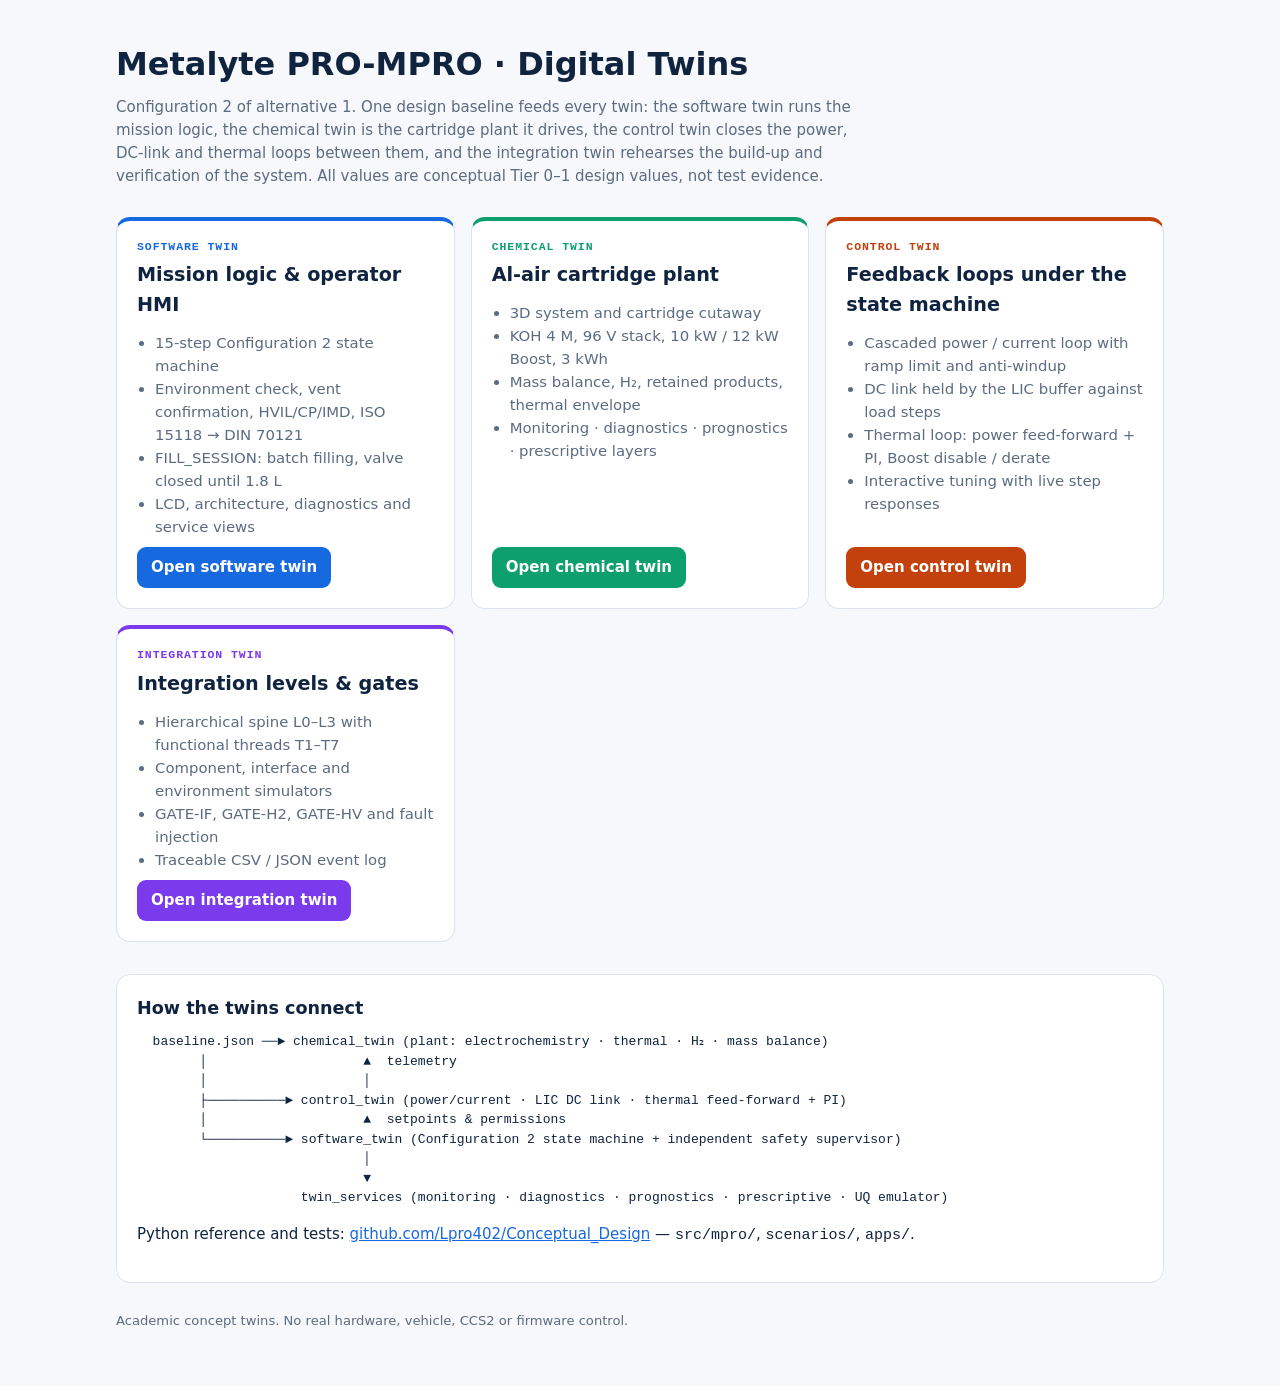
==== docs/hub.html @ e307692d "feat: unify Configuration 2 digital twins Restructure the repository around the final configuration " ====
<!doctype html>
<html lang="en" dir="ltr">
<head>
  <meta charset="utf-8">
  <meta name="viewport" content="width=device-width, initial-scale=1">
  <title>MPRO Digital Twins</title>
  <meta name="description" content="Entry point to the Metalyte PRO-MPRO Configuration 2 digital twins: software, chemical and integration.">
  <style>
    :root { --bg:#f6f8fb; --card:#ffffff; --ink:#10233f; --muted:#5b6b80; --line:#dbe3ee; --accent:#1769e0; --chem:#0e9f6e; --int:#7c3aed; --ctl:#c2410c; }
    @media (prefers-color-scheme: dark) {
      :root:not([data-theme="light"]) { --bg:#0b1620; --card:#12212e; --ink:#e6eef6; --muted:#9eb2bf; --line:#20394a; --accent:#5aa2ff; --chem:#4ade80; --int:#c084fc; --ctl:#fb923c; }
    }
    :root[data-theme="dark"] { --bg:#0b1620; --card:#12212e; --ink:#e6eef6; --muted:#9eb2bf; --line:#20394a; --accent:#5aa2ff; --chem:#4ade80; --int:#c084fc; --ctl:#fb923c; }
    * { box-sizing: border-box; }
    body { margin:0; background:var(--bg); color:var(--ink); font:15px/1.55 "Segoe UI", system-ui, sans-serif; }
    main { max-width:1080px; margin:0 auto; padding:40px 16px 56px; }
    h1 { font-size:2rem; margin:0 0 6px; }
    .lead { color:var(--muted); max-width:760px; margin:0 0 28px; }
    .grid { display:grid; grid-template-columns:repeat(auto-fit, minmax(290px, 1fr)); gap:16px; }
    .card { background:var(--card); border:1px solid var(--line); border-top:4px solid var(--c); border-radius:14px; padding:20px; display:flex; flex-direction:column; gap:8px; }
    .card h2 { margin:0; font-size:1.2rem; }
    .card p, .card li { color:var(--muted); margin:0; font-size:.93rem; }
    .card ul { margin:4px 0 0; padding-left:18px; }
    .card a.go { margin-top:auto; align-self:flex-start; color:#fff; background:var(--c); text-decoration:none; font-weight:700; padding:9px 14px; border-radius:9px; }
    .tag { font:700 .72rem/1 ui-monospace, monospace; letter-spacing:.08em; color:var(--c); }
    section.flow { margin-top:32px; background:var(--card); border:1px solid var(--line); border-radius:14px; padding:20px; }
    section.flow h2 { margin:0 0 10px; font-size:1.1rem; }
    pre { margin:0; overflow-x:auto; font:13px/1.5 ui-monospace, monospace; color:var(--ink); }
    footer { margin-top:28px; color:var(--muted); font-size:.82rem; }
    a { color:var(--accent); }
  </style>
</head>
<body>
<main>
  <h1>Metalyte PRO-MPRO · Digital Twins</h1>
  <p class="lead">Configuration 2 of alternative 1. One design baseline feeds every twin: the software twin runs the mission logic, the chemical twin is the cartridge plant it drives, the control twin closes the power, DC-link and thermal loops between them, and the integration twin rehearses the build-up and verification of the system. All values are conceptual Tier 0–1 design values, not test evidence.</p>

  <div class="grid">
    <article class="card" style="--c:var(--accent)">
      <span class="tag">SOFTWARE TWIN</span>
      <h2>Mission logic & operator HMI</h2>
      <ul>
        <li>15-step Configuration 2 state machine</li>
        <li>Environment check, vent confirmation, HVIL/CP/IMD, ISO 15118 → DIN 70121</li>
        <li>FILL_SESSION: batch filling, valve closed until 1.8 L</li>
        <li>LCD, architecture, diagnostics and service views</li>
      </ul>
      <a class="go" href="./">Open software twin</a>
    </article>
    <article class="card" style="--c:var(--chem)">
      <span class="tag">CHEMICAL TWIN</span>
      <h2>Al-air cartridge plant</h2>
      <ul>
        <li>3D system and cartridge cutaway</li>
        <li>KOH 4 M, 96 V stack, 10 kW / 12 kW Boost, 3 kWh</li>
        <li>Mass balance, H₂, retained products, thermal envelope</li>
        <li>Monitoring · diagnostics · prognostics · prescriptive layers</li>
      </ul>
      <a class="go" href="chemical-twin/">Open chemical twin</a>
    </article>
    <article class="card" style="--c:var(--ctl)">
      <span class="tag">CONTROL TWIN</span>
      <h2>Feedback loops under the state machine</h2>
      <ul>
        <li>Cascaded power / current loop with ramp limit and anti-windup</li>
        <li>DC link held by the LIC buffer against load steps</li>
        <li>Thermal loop: power feed-forward + PI, Boost disable / derate</li>
        <li>Interactive tuning with live step responses</li>
      </ul>
      <a class="go" href="control-twin/">Open control twin</a>
    </article>
    <article class="card" style="--c:var(--int)">
      <span class="tag">INTEGRATION TWIN</span>
      <h2>Integration levels & gates</h2>
      <ul>
        <li>Hierarchical spine L0–L3 with functional threads T1–T7</li>
        <li>Component, interface and environment simulators</li>
        <li>GATE-IF, GATE-H2, GATE-HV and fault injection</li>
        <li>Traceable CSV / JSON event log</li>
      </ul>
      <a class="go" href="integration-twin/">Open integration twin</a>
    </article>
  </div>

  <section class="flow">
    <h2>How the twins connect</h2>
<pre>
  baseline.json ──► chemical_twin (plant: electrochemistry · thermal · H₂ · mass balance)
        │                    ▲  telemetry
        │                    │
        ├──────────► control_twin (power/current · LIC DC link · thermal feed-forward + PI)
        │                    ▲  setpoints & permissions
        └──────────► software_twin (Configuration 2 state machine + independent safety supervisor)
                             │
                             ▼
                     twin_services (monitoring · diagnostics · prognostics · prescriptive · UQ emulator)
</pre>
    <p>Python reference and tests: <a href="https://github.com/Lpro402/Conceptual_Design">github.com/Lpro402/Conceptual_Design</a> — <code>src/mpro/</code>, <code>scenarios/</code>, <code>apps/</code>.</p>
  </section>

  <footer>Academic concept twins. No real hardware, vehicle, CCS2 or firmware control.</footer>
</main>
</body>
</html>
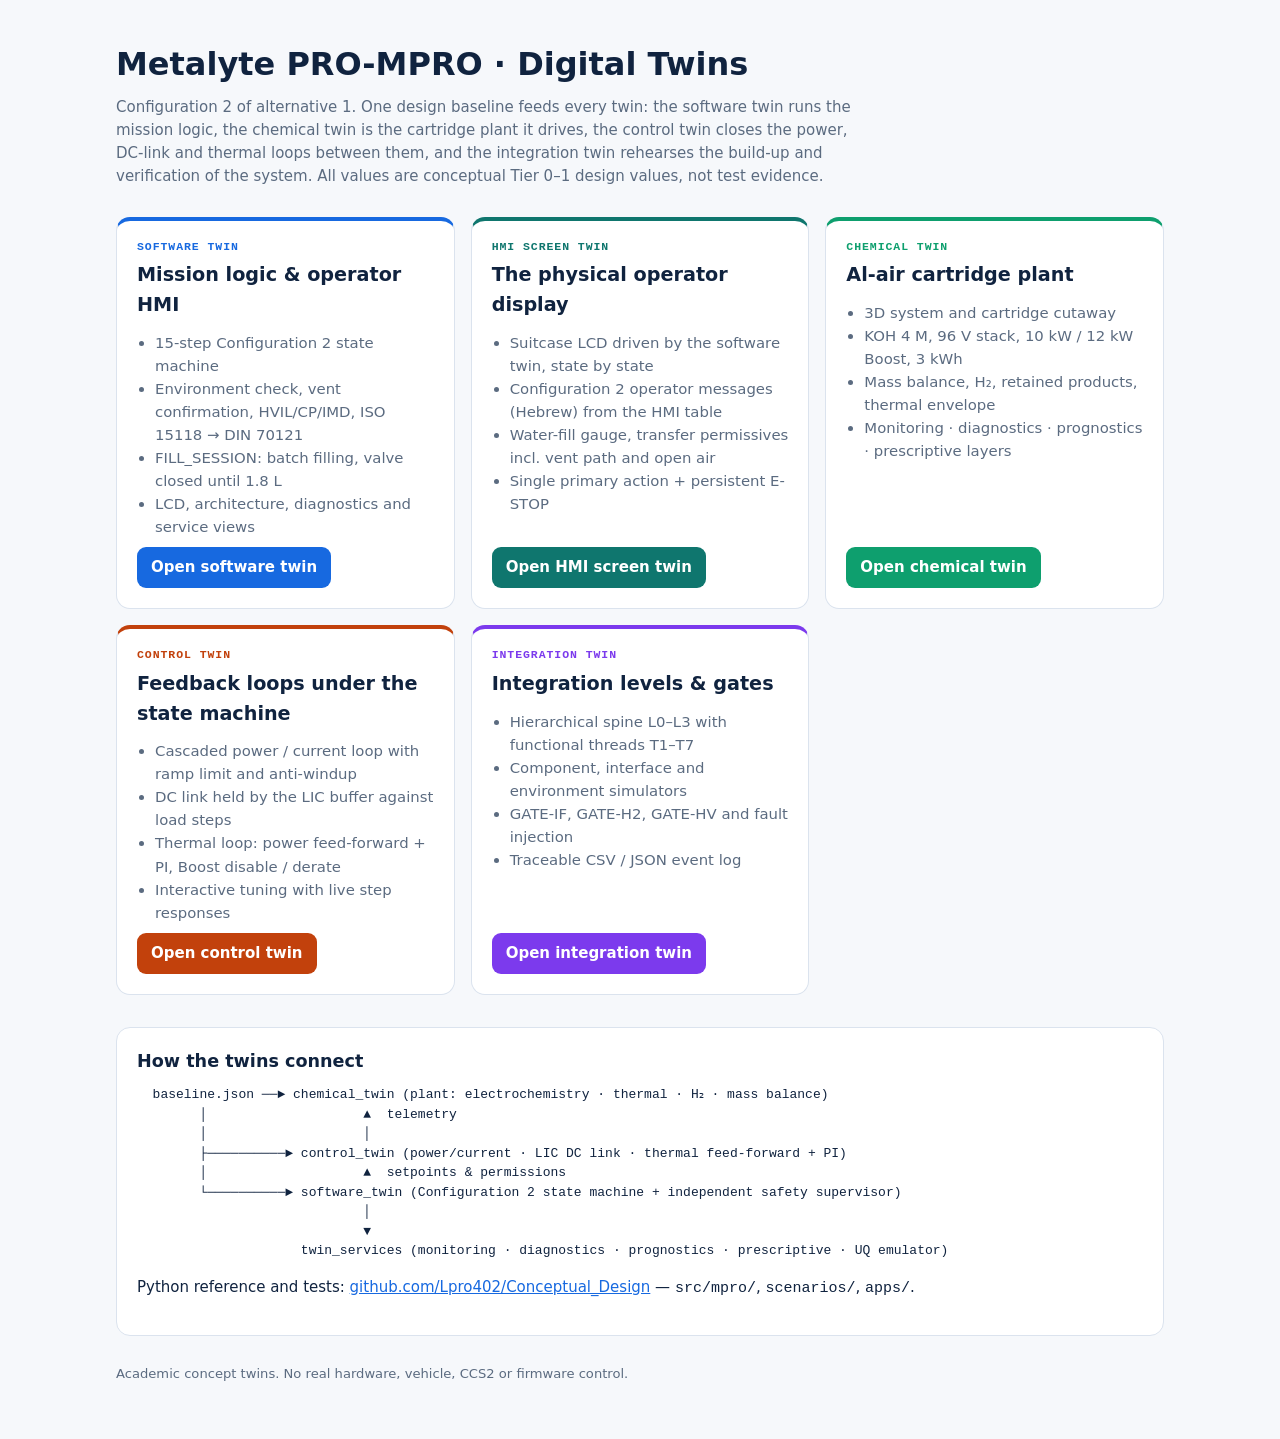
==== commit 8a299be3: "feat: add Configuration 2 HMI screen twin Show the HMI-table operator messages (Hebrew) on the suitc" ====
--- a/docs/hub.html
+++ b/docs/hub.html
@@ -6,11 +6,11 @@
   <title>MPRO Digital Twins</title>
   <meta name="description" content="Entry point to the Metalyte PRO-MPRO Configuration 2 digital twins: software, chemical and integration.">
   <style>
-    :root { --bg:#f6f8fb; --card:#ffffff; --ink:#10233f; --muted:#5b6b80; --line:#dbe3ee; --accent:#1769e0; --chem:#0e9f6e; --int:#7c3aed; --ctl:#c2410c; }
+    :root { --bg:#f6f8fb; --card:#ffffff; --ink:#10233f; --muted:#5b6b80; --line:#dbe3ee; --accent:#1769e0; --chem:#0e9f6e; --int:#7c3aed; --ctl:#c2410c; --hmi:#0f766e; }
     @media (prefers-color-scheme: dark) {
-      :root:not([data-theme="light"]) { --bg:#0b1620; --card:#12212e; --ink:#e6eef6; --muted:#9eb2bf; --line:#20394a; --accent:#5aa2ff; --chem:#4ade80; --int:#c084fc; --ctl:#fb923c; }
+      :root:not([data-theme="light"]) { --bg:#0b1620; --card:#12212e; --ink:#e6eef6; --muted:#9eb2bf; --line:#20394a; --accent:#5aa2ff; --chem:#4ade80; --int:#c084fc; --ctl:#fb923c; --hmi:#2dd4bf; }
     }
-    :root[data-theme="dark"] { --bg:#0b1620; --card:#12212e; --ink:#e6eef6; --muted:#9eb2bf; --line:#20394a; --accent:#5aa2ff; --chem:#4ade80; --int:#c084fc; --ctl:#fb923c; }
+    :root[data-theme="dark"] { --bg:#0b1620; --card:#12212e; --ink:#e6eef6; --muted:#9eb2bf; --line:#20394a; --accent:#5aa2ff; --chem:#4ade80; --int:#c084fc; --ctl:#fb923c; --hmi:#2dd4bf; }
     * { box-sizing: border-box; }
     body { margin:0; background:var(--bg); color:var(--ink); font:15px/1.55 "Segoe UI", system-ui, sans-serif; }
     main { max-width:1080px; margin:0 auto; padding:40px 16px 56px; }
@@ -46,6 +46,17 @@
         <li>LCD, architecture, diagnostics and service views</li>
       </ul>
       <a class="go" href="./">Open software twin</a>
+    </article>
+    <article class="card" style="--c:var(--hmi)">
+      <span class="tag">HMI SCREEN TWIN</span>
+      <h2>The physical operator display</h2>
+      <ul>
+        <li>Suitcase LCD driven by the software twin, state by state</li>
+        <li>Configuration 2 operator messages (Hebrew) from the HMI table</li>
+        <li>Water-fill gauge, transfer permissives incl. vent path and open air</li>
+        <li>Single primary action + persistent E-STOP</li>
+      </ul>
+      <a class="go" href="./?view=lcd">Open HMI screen twin</a>
     </article>
     <article class="card" style="--c:var(--chem)">
       <span class="tag">CHEMICAL TWIN</span>
